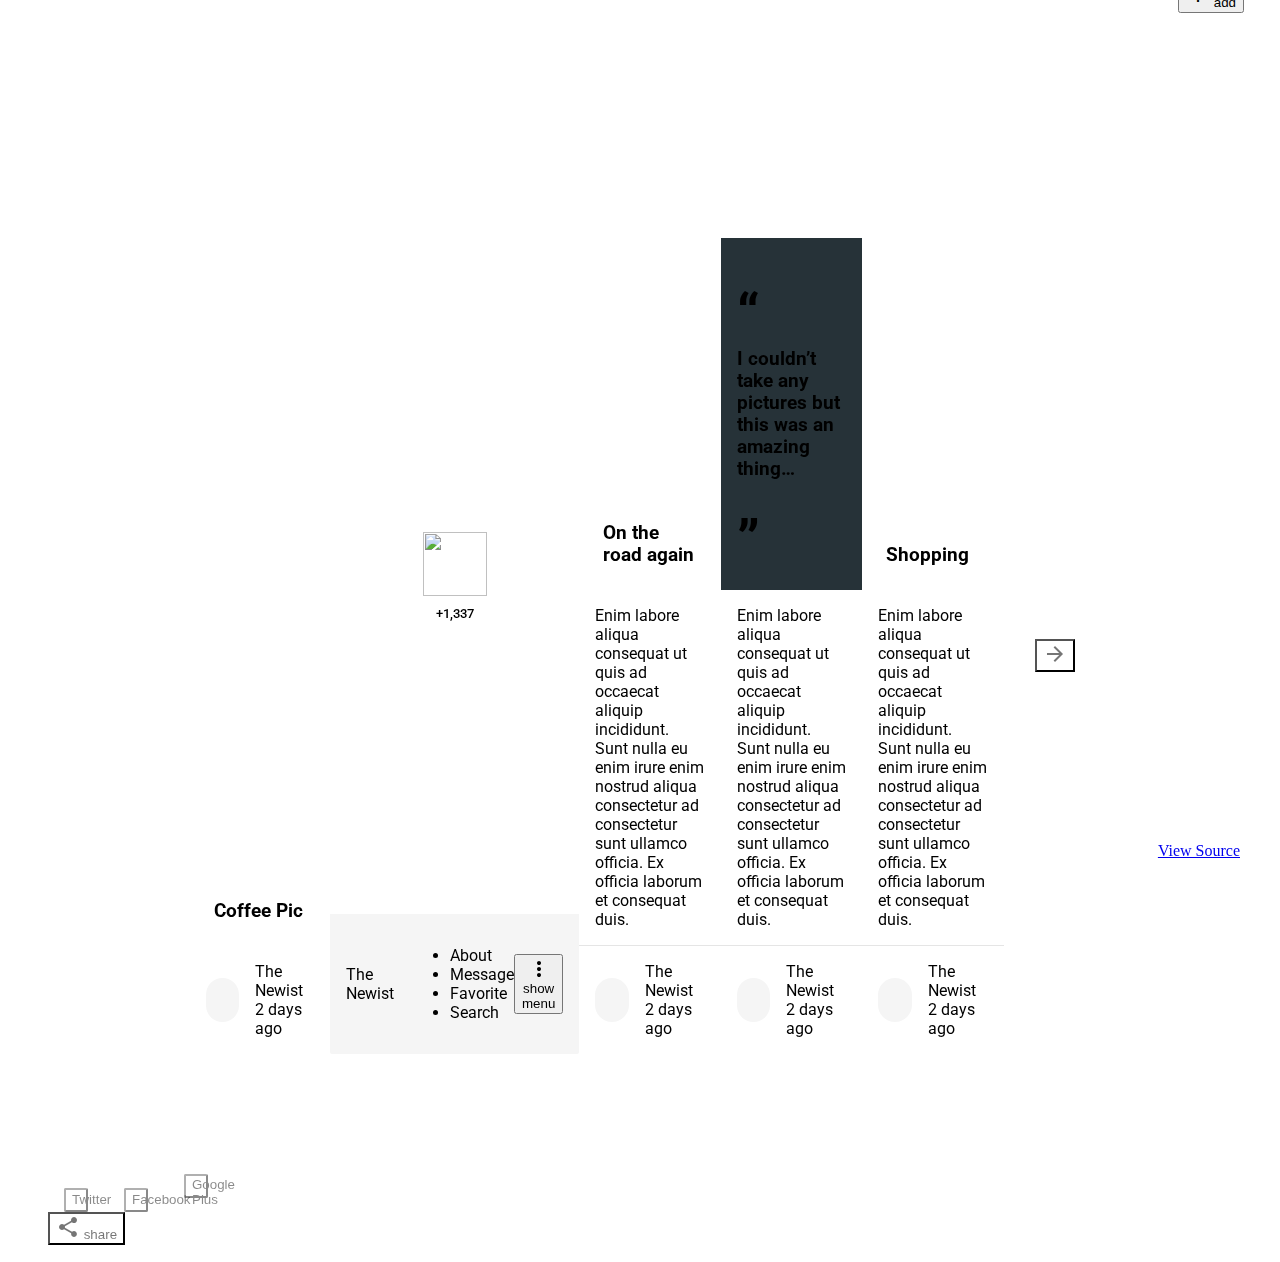
==== index.html @ 7b6a3ff5 "Add files via upload" ====
<!doctype html>
<!--<br>
  David Turner
  Material Design Lite
  Copyright 2015 Google Inc. All rights reserved.

  Licensed under the Apache License, Version 2.0 (the "License");
  you may not use this file except in compliance with the License.
  You may obtain a copy of the License at

      https://www.apache.org/licenses/LICENSE-2.0
-->
<html lang="en">
  <head>
    <meta charset="utf-8">
    <meta http-equiv="X-UA-Compatible" content="IE=edge">
    <meta name="description" content="David Turner- from Android and IOS apps to front end Java and JSTL through to the back end APIs and servers">
    <meta name="viewport" content="width=device-width, initial-scale=1.0, minimum-scale=1.0">
    <title>A Sample of David Turner's Portfolio</title>

    <!-- Homescreen for Chrome on Android -->
    <meta name="mobile-web-app-capable" content="yes">
    <link rel="icon" sizes="192x192" href="images/android-desktop.png">

    <!-- Homescreen for Safari on iOS if you're reading this :-)-->
    <meta name="apple-mobile-web-app-capable" content="yes">
    <meta name="apple-mobile-web-app-status-bar-style" content="black">
    <meta name="apple-mobile-web-app-title" content="Material Design Lite">
    <link rel="apple-touch-icon-precomposed" href="images/ios-desktop.png">

    <!-- Tile icon for Win8 (144x144 + tile colour) -->
    <meta name="msapplication-TileImage" content="images/touch/ms-touch-icon-144x144-precomposed.png">
    <meta name="msapplication-TileColor" content="#3372DF">

    <link rel="shortcut icon" href="images/favicon.png">

    <!-- SEO: If your mobile URL is different from the desktop URL, add a canonical link to the desktop page https://developers.google.com/webmasters/smartphone-sites/feature-phones -->
    <!--
    <link rel="canonical" href="http://www.example.com/">
    -->

    <link rel="stylesheet" href="https://fonts.googleapis.com/css?family=Roboto:regular,bold,italic,thin,light,bolditalic,black,medium&amp;lang=en">
    <link rel="stylesheet" href="https://fonts.googleapis.com/icon?family=Material+Icons">
    <link rel="stylesheet" href="https://code.getmdl.io/1.3.0/material.grey-orange.min.css">
    <link rel="stylesheet" href="styles.css">
    <style>
    #view-source {
      position: fixed;
      display: block;
      right: 0;
      bottom: 0;
      margin-right: 40px;
      margin-bottom: 40px;
      z-index: 900;
    }
    </style>
  </head>
  <body>
    <div class="demo-blog mdl-layout mdl-js-layout has-drawer is-upgraded">
      <main class="mdl-layout__content">
        <div class="demo-blog__posts mdl-grid">
          <div class="mdl-card coffee-pic mdl-cell mdl-cell--8-col">
            <div class="mdl-card__media mdl-color-text--grey-50">
              <h3><a href="entry.html">Coffee Pic</a></h3>
            </div>
            <div class="mdl-card__supporting-text meta mdl-color-text--grey-600">
              <div class="minilogo"></div>
              <div>
                <strong>The Newist</strong>
                <span>2 days ago</span>
              </div>
            </div>
          </div>
          <div class="mdl-card something-else mdl-cell mdl-cell--8-col mdl-cell--4-col-desktop">
            <button class="mdl-button mdl-js-ripple-effect mdl-js-button mdl-button--fab mdl-color--accent">
              <i class="material-icons mdl-color-text--white" role="presentation">add</i>
              <span class="visuallyhidden">add</span>
            </button>
            <div class="mdl-card__media mdl-color--white mdl-color-text--grey-600">
              <img src="images/logo.png">
              +1,337
            </div>
            <div class="mdl-card__supporting-text meta meta--fill mdl-color-text--grey-600">
              <div>
                <strong>The Newist</strong>
              </div>
              <ul class="mdl-menu mdl-js-menu mdl-menu--bottom-right mdl-js-ripple-effect" for="menubtn">
                <li class="mdl-menu__item">About</li>
                <li class="mdl-menu__item">Message</li>
                <li class="mdl-menu__item">Favorite</li>
                <li class="mdl-menu__item">Search</li>
              </ul>
              <button id="menubtn" class="mdl-button mdl-js-button mdl-js-ripple-effect mdl-button--icon">
                <i class="material-icons" role="presentation">more_vert</i>
                <span class="visuallyhidden">show menu</span>
              </button>
            </div>
          </div>
          <div class="mdl-card on-the-road-again mdl-cell mdl-cell--12-col">
            <div class="mdl-card__media mdl-color-text--grey-50">
              <h3><a href="entry.html">On the road again</a></h3>
            </div>
            <div class="mdl-color-text--grey-600 mdl-card__supporting-text">
              Enim labore aliqua consequat ut quis ad occaecat aliquip incididunt. Sunt nulla eu enim irure enim nostrud aliqua consectetur ad consectetur sunt ullamco officia. Ex officia laborum et consequat duis.
            </div>
            <div class="mdl-card__supporting-text meta mdl-color-text--grey-600">
              <div class="minilogo"></div>
              <div>
                <strong>The Newist</strong>
                <span>2 days ago</span>
              </div>
            </div>
          </div>
          <div class="mdl-card amazing mdl-cell mdl-cell--12-col">
            <div class="mdl-card__title mdl-color-text--grey-50">
              <h3 class="quote"><a href="entry.html">I couldn’t take any pictures but this was an amazing thing…</a></h3>
            </div>
            <div class="mdl-card__supporting-text mdl-color-text--grey-600">
              Enim labore aliqua consequat ut quis ad occaecat aliquip incididunt. Sunt nulla eu enim irure enim nostrud aliqua consectetur ad consectetur sunt ullamco officia. Ex officia laborum et consequat duis.
            </div>
            <div class="mdl-card__supporting-text meta mdl-color-text--grey-600">
              <div class="minilogo"></div>
              <div>
                <strong>The Newist</strong>
                <span>2 days ago</span>
              </div>
            </div>
          </div>
          <div class="mdl-card shopping mdl-cell mdl-cell--12-col">
            <div class="mdl-card__media mdl-color-text--grey-50">
              <h3><a href="entry.html">Shopping</a></h3>
            </div>
            <div class="mdl-card__supporting-text mdl-color-text--grey-600">
              Enim labore aliqua consequat ut quis ad occaecat aliquip incididunt. Sunt nulla eu enim irure enim nostrud aliqua consectetur ad consectetur sunt ullamco officia. Ex officia laborum et consequat duis.
            </div>
            <div class="mdl-card__supporting-text meta mdl-color-text--grey-600">
              <div class="minilogo"></div>
              <div>
                <strong>The Newist</strong>
                <span>2 days ago</span>
              </div>
            </div>
          </div>
          <nav class="demo-nav mdl-cell mdl-cell--12-col">
            <div class="section-spacer"></div>
            <a href="entry.html" class="demo-nav__button" title="show more">
              More
              <button class="mdl-button mdl-js-button mdl-js-ripple-effect mdl-button--icon">
                <i class="material-icons" role="presentation">arrow_forward</i>
              </button>
            </a>
          </nav>
        </div>
        <footer class="mdl-mini-footer">
          <div class="mdl-mini-footer--left-section">
            <button class="mdl-mini-footer--social-btn social-btn social-btn__twitter">
              <span class="visuallyhidden">Twitter</span>
            </button>
            <button class="mdl-mini-footer--social-btn social-btn social-btn__blogger">
              <span class="visuallyhidden">Facebook</span>
            </button>
            <button class="mdl-mini-footer--social-btn social-btn social-btn__gplus">
              <span class="visuallyhidden">Google Plus</span>
            </button>
          </div>
          <div class="mdl-mini-footer--right-section">
            <button class="mdl-mini-footer--social-btn social-btn__share">
              <i class="material-icons" role="presentation">share</i>
              <span class="visuallyhidden">share</span>
            </button>
          </div>
        </footer>
      </main>
      <div class="mdl-layout__obfuscator"></div>
    </div>
    <a href="https://github.com/google/material-design-lite/blob/mdl-1.x/templates/blog/" target="_blank" id="view-source" class="mdl-button mdl-js-button mdl-button--raised mdl-js-ripple-effect mdl-color--accent mdl-color-text--white">View Source</a>
    <script src="https://code.getmdl.io/1.3.0/material.min.js"></script>
  </body>
  <script>
    Array.prototype.forEach.call(document.querySelectorAll('.mdl-card__media'), function(el) {
      var link = el.querySelector('a');
      if(!link) {
        return;
      }
      var target = link.getAttribute('href');
      if(!target) {
        return;
      }
      el.addEventListener('click', function() {
        location.href = target;
      });
    });
  </script>
</html>
---- styles.css ----
body::before {
    background-size: cover;
    background-attachment: fixed;
    content: '';
    will-change: transform;
    z-index: -1;
    left: 0;
    right: 0;
    bottom: 0;
    top: 0;
    position: fixed;
}
@media (max-width: 512px)  and (-webkit-min-device-pixel-ratio: 1.5),
       (max-width: 512px)  and (min-resolution: 1.5dppx),
       (max-width: 1024px) and (-webkit-max-device-pixel-ratio: 1.5),
       (max-width: 1024px) and (max-resolution: 1.5dppx) {
  body::before {
    background-image: url('images/bg_1024.jpg');
  }
}
@media (min-width: 513px)  and (max-width: 1024px) and (-webkit-min-device-pixel-ratio: 1.5),
       (min-width: 513px)  and (max-width: 1024px) and (min-resolution: 1.5dppx),
       (min-width: 1025px) and (max-width: 2048px) and (-webkit-max-device-pixel-ratio: 1.5),
       (min-width: 1025px) and (max-width: 2048px) and (max-resolution: 1.5dppx)  {
  body::before {
    background-image: url('images/bg_2048.jpg');
  }
}
@media (min-width: 1025px) and (-webkit-min-device-pixel-ratio: 1.5),
       (min-width: 1025px) and (min-resolution: 1.5dppx),
       (min-width: 2049px) and (-webkit-max-device-pixel-ratio: 1.5),
       (min-width: 2049px) and (max-resolution: 1.5dppx) {
  body::before {
    background-image: url('images/bg_2880.jpg');
  }
}
body .demo-blog {
  font-family: 'Roboto', 'Helvetica', sans-serif;
}

.demo-blog .demo-blog__posts {
  max-width: 900px;
  padding: 0;
  display: -webkit-flex;
  display: -ms-flexbox;
  display: flex;
  width: 100%;
  margin: 0 auto;
  -webkit-flex-shrink: 0;
      -ms-flex-negative: 0;
          flex-shrink: 0;
}

.demo-blog.mdl-layout .mdl-layout__content {
  padding-top: 230px;
  position: relative;
  -webkit-overflow-scrolling: touch;
}
.demo-blog .mdl-card {
  display: -webkit-flex;
  display: -ms-flexbox;
  display: flex;
  -webkit-flex-direction: column;
      -ms-flex-direction: column;
          flex-direction: column;
  -webkit-align-items: stretch;
      -ms-flex-align: stretch;
          align-items: stretch;
  min-height: 360px;
}
.demo-blog .mdl-card__title {
  padding: 16px;
  -webkit-flex-grow: 1;
      -ms-flex-positive: 1;
          flex-grow: 1;
}
.demo-blog .mdl-card__media {
  box-sizing: border-box;
  background-size: cover;
  padding: 24px;
  display: -webkit-flex;
  display: -ms-flexbox;
  display: flex;
  -webkit-flex-grow: 1;
      -ms-flex-positive: 1;
          flex-grow: 1;
  -webkit-flex-direction: row;
      -ms-flex-direction: row;
          flex-direction: row;
  -webkit-align-items: flex-end;
      -ms-flex-align: end;
          align-items: flex-end;
  cursor: pointer;
}
.demo-blog .mdl-card__media a,
.demo-blog .mdl-card__title a {
  color: inherit;
}
.demo-blog .mdl-card__supporting-text {
  width: 100%;
  padding: 16px;
  min-height: 64px;
  display: -webkit-flex;
  display: -ms-flexbox;
  display: flex;
  -webkit-align-items: center;
      -ms-flex-align: center;
          align-items: center;
}
.demo-blog .mdl-card__supporting-text strong {
  font-weight: 400;
}
.demo-blog .mdl-card__media ~ .mdl-card__supporting-text {
  min-height: 64px;
}
.demo-blog .mdl-card__supporting-text:not(:last-child) {
  box-sizing: border-box;
  min-height: 76px;
}
.demo-blog:not(.demo-blog--blogpost) .mdl-card__supporting-text ~ .mdl-card__supporting-text {
  border-top: 1px solid rgba(0,0,0,0.1);
}

.demo-blog .mdl-card__actions:first-child {
  margin-left: 0;
}
.demo-blog .meta {
  box-sizing: border-box;
  padding: 16px;
  display: -webkit-flex;
  display: -ms-flexbox;
  display: flex;
  -webkit-flex-direction: row;
      -ms-flex-direction: row;
          flex-direction: row;
  -webkit-align-items: center;
      -ms-flex-align: center;
          align-items: center;
  -webkit-justify-content: flex-start;
      -ms-flex-pack: start;
          justify-content: flex-start;
  height: auto;
}
.demo-blog .meta > .meta__favorites{
  -webkit-flex-direction: row;
      -ms-flex-direction: row;
          flex-direction: row;
  margin: 0 8px;
  font-size: 13px;
  font-weight: 500;
}
.demo-blog .meta > .meta__favorites .material-icons {
  font-size: 2em;
  cursor: pointer;
  margin-left: 12px;
}
.demo-blog .mdl-card .meta.meta--fill {
  -webkit-justify-content: space-between;
      -ms-flex-pack: justify;
          justify-content: space-between;
}
.demo-blog .meta > *:first-child {
  margin-right: 16px;
}
.demo-blog .meta > * {
  display: -webkit-flex;
  display: -ms-flexbox;
  display: flex;
  -webkit-flex-direction: column;
      -ms-flex-direction: column;
          flex-direction: column;
}
.demo-blog.is-small-screen .demo-blog__posts > .mdl-card.coffee-pic {
  -webkit-order: 0;
      -ms-flex-order: 0;
          order: 0;
}
.demo-blog.is-small-screen .demo-blog__posts > .mdl-card.something-else {
  -webkit-order: -1;
      -ms-flex-order: -1;
          order: -1;
}
.demo-blog .coffee-pic .mdl-card__media {
  background-image: url('images/coffee.jpg');
}
.demo-blog .something-else .mdl-card__media {
  display: -webkit-flex;
  display: -ms-flexbox;
  display: flex;
  -webkit-flex-direction: column;
      -ms-flex-direction: column;
          flex-direction: column;
  -webkit-justify-content: center;
      -ms-flex-pack: center;
          justify-content: center;
  -webkit-align-items: center;
      -ms-flex-align: center;
          align-items: center;
}
.demo-blog .something-else > button {
  position: absolute;
  top: 0;
  right: 28px;
  -webkit-transform: translate(0px, -28px);
          transform: translate(0px, -28px);
}
.demo-blog .something-else .mdl-card__media {
  font-size: 13px;
  font-weight: 500;
  border-top-left-radius: 2px;
  border-top-right-radius: 2px;
}
.demo-blog .something-else .mdl-card__media img {
  width: 64px;
  height: 64px;
  margin-bottom: 10px;
}
.demo-blog .something-else .mdl-card__supporting-text {
  background-color: #F5F5F5;
  border-bottom-left-radius: 2px;
  border-bottom-right-radius: 2px;
}
.demo-blog .on-the-road-again .mdl-card__media {
  background-image: url('images/road.jpg');
}
.demo-blog .shopping .mdl-card__media {
  background-image: url('images/shopping.jpg');
}
.demo-blog .demo-blog__posts > .demo-nav {
  margin: 12px 15px;
  display: -webkit-flex;
  display: -ms-flexbox;
  display: flex;
  -webkit-flex-direction: row;
      -ms-flex-direction: row;
          flex-direction: row;
  -webkit-justify-content: space-between;
      -ms-flex-pack: justify;
          justify-content: space-between;
  -webkit-align-items: center;
      -ms-flex-align: center;
          align-items: center;
  color: white;
  font-weight: 500;
}
.demo-blog .demo-blog__posts > .demo-nav > .demo-nav__button {
  color: white;
  text-decoration: none;
}
.demo-blog .demo-blog__posts > .demo-nav .mdl-button {
  color: rgba(0,0,0,0.54);
  background-color: white;
}
.demo-blog .demo-blog__posts > .demo-nav > .demo-nav__button:first-child .mdl-button {
  margin-right: 16px;
}
.demo-blog .demo-blog__posts > .demo-nav > .demo-nav__button:last-child .mdl-button {
  margin-left: 16px;
}
.demo-blog .mdl-card > a {
  color: inherit;
  text-decoration: none;
  font-weight: inherit;
}
.demo-blog .mdl-card h3 {
  margin: 0;
}
.demo-blog .mdl-card h3 a {
  text-decoration: none;
}
.demo-blog .mdl-card h3.quote:before, .demo-blog .mdl-card h3.quote:after {
  display: block;
  font-size: 3em;
  margin-top: 0.5em;
}
.demo-blog .mdl-card h3.quote:before {
  content: '“';
}
.demo-blog .mdl-card h3.quote:after {
  content: '”';
}
.demo-blog--blogpost .custom-header {
  background-color: transparent;
}
.demo-blog--blogpost .demo-blog__posts > .mdl-card .mdl-card__media {
  background-image: url('images/road_big.jpg');
  height: 280px;
}
.demo-blog--blogpost .comments {
  background-color: #EEE;
}
.demo-blog--blogpost .meta > * {
  -webkit-align-items: center;
      -ms-flex-align: center;
          align-items: center;
}
.demo-blog--blogpost .meta + .mdl-card__supporting-text {
  border: 0;
  display: -webkit-flex;
  display: -ms-flexbox;
  display: flex;
  -webkit-flex-direction: column;
      -ms-flex-direction: column;
          flex-direction: column;
}
.demo-blog--blogpost .meta + .mdl-card__supporting-text p {
  max-width: 512px;
  margin: 16px auto;
  font-size: 16px;
  line-height: 28px;
}

.demo-blog--blogpost .comments {
  display: -webkit-flex;
  display: -ms-flexbox;
  display: flex;
  -webkit-flex-direction: column;
      -ms-flex-direction: column;
          flex-direction: column;
  -webkit-justify-content: flex-start;
      -ms-flex-pack: start;
          justify-content: flex-start;
  -webkit-align-items: stretch;
      -ms-flex-align: stretch;
          align-items: stretch;
  padding: 32px;
  box-sizing: border-box;
}
.demo-blog--blogpost .comments > form {
  display: -webkit-flex;
  display: -ms-flexbox;
  display: flex;
  -webkit-flex-direction: row;
      -ms-flex-direction: row;
          flex-direction: row;
  margin-bottom: 16px;
}
.demo-blog--blogpost .comments > form .mdl-textfield {
  -webkit-flex-grow: 1;
      -ms-flex-positive: 1;
          flex-grow: 1;
  margin-right: 16px;
  color: rgb(97, 97, 97);
}
/* Workaround for Firefox.
 * User agent stylesheet kept overwriting the font in FF only.
 */
.demo-blog--blogpost .comments > form .mdl-textfield .mdl-textfield__input {
  font-family: 'Roboto', 'Helvetica', sans-serif;
}
.demo-blog--blogpost .comments > form .mdl-textfield input,
.demo-blog--blogpost .comments > form .mdl-textfield textarea {
  resize: none;
}
.demo-blog--blogpost .comments > form button {
  margin-top: 20px;
  background-color: rgba(0, 0, 0, 0.24);
  color: white;
}
.demo-blog--blogpost .comments .comment {
  display: -webkit-flex;
  display: -ms-flexbox;
  display: flex;
  -webkit-flex-direction: column;
      -ms-flex-direction: column;
          flex-direction: column;
  -webkit-align-items: stretch;
      -ms-flex-align: stretch;
          align-items: stretch;
}
.demo-blog--blogpost .comments .comment > .comment__header {
  display: -webkit-flex;
  display: -ms-flexbox;
  display: flex;
  -webkit-flex-direction: row;
      -ms-flex-direction: row;
          flex-direction: row;
  -webkit-align-items: center;
      -ms-flex-align: center;
          align-items: center;
  margin-bottom: 16px;
}
.demo-blog--blogpost .comments .comment > .comment__header > .comment__avatar {
  width: 48px;
  height: 48px;
  border-radius: 24px;
  margin-right: 16px;
}
.demo-blog--blogpost .comments .comment > .comment__header > .comment__author {
  -webkit-flex-grow: 1;
      -ms-flex-positive: 1;
          flex-grow: 1;
  display: -webkit-flex;
  display: -ms-flexbox;
  display: flex;
  -webkit-flex-direction: column;
      -ms-flex-direction: column;
          flex-direction: column;
}
.demo-blog--blogpost .comments .comment > .comment__text {
  line-height: 1.5em;
}
.demo-blog--blogpost .comments .comment > .comment__actions {
  display: -webkit-flex;
  display: -ms-flexbox;
  display: flex;
  -webkit-flex-direction: row;
      -ms-flex-direction: row;
          flex-direction: row;
  -webkit-justify-content: flex-start;
      -ms-flex-pack: start;
          justify-content: flex-start;
  -webkit-align-items: center;
      -ms-flex-align: center;
          align-items: center;
  font-size: 0.8em;
  margin-top: 16px;
}
.demo-blog--blogpost .comments .comment > .comment__actions button {
  margin-right: 16px;
  color: rgba(0, 0, 0, 0.24);
}
.demo-blog--blogpost .comments .comment > .comment__answers {
  padding-top: 32px;
  padding-left: 48px;
}

.demo-blog--blogpost .demo-back {
  position: absolute;
  top: 16px;
  left: 16px;
  color: white;
  z-index: 9999;
}
.demo-blog .section-spacer {
  -webkit-flex-grow: 1;
      -ms-flex-positive: 1;
          flex-grow: 1;
}
.demo-blog .something-else {
  overflow: visible;
  z-index: 10;
}
.demo-blog .amazing .mdl-card__title {
  background-color: #263238;
}
.demo-blog .minilogo {
  width: 44px;
  height: 44px;
  background-image: url('images/avatar.png');
  background-position: center;
  background-repeat: no-repeat;
  background-size: 50%;
  border-radius: 22px;
  background-color: #F5F5F5;
}

/* Fixes for IE 10 */
.mdl-grid {
  display: -webkit-flex !important;
  display: -ms-flexbox !important;
  display: flex !important;
}

.social-btn {
  background-position: center;
  background-size: contain;
  background-repeat: no-repeat;
  background-color: transparent;
  margin: 0 16px;
  width: 24px;
  height: 24px;
  cursor: pointer;
  opacity: 0.46;
  border-radius: 2px;
}
.social-btn__twitter {
  background-image: url('https://www.gstatic.com/images/icons/material/system/2x/post_twitter_black_24dp.png');
}
.social-btn__blogger {
  background-image: url('https://www.gstatic.com/images/icons/material/system/2x/post_facebook_black_24dp.png');
}
.social-btn__gplus {
  background-image: url('https://www.gstatic.com/images/icons/material/system/2x/post_gplus_black_24dp.png');
}
.social-btn__share {
  color: rgba(0, 0, 0, 0.54);
  background: transparent;
}

.demo-blog .mdl-mini-footer {
  margin-top: 80px;
  height: 120px;
  padding: 40px;
  -webkit-align-items: center;
      -ms-flex-align: center;
          align-items: center;
  background-color: white;
  box-sizing: border-box;
}
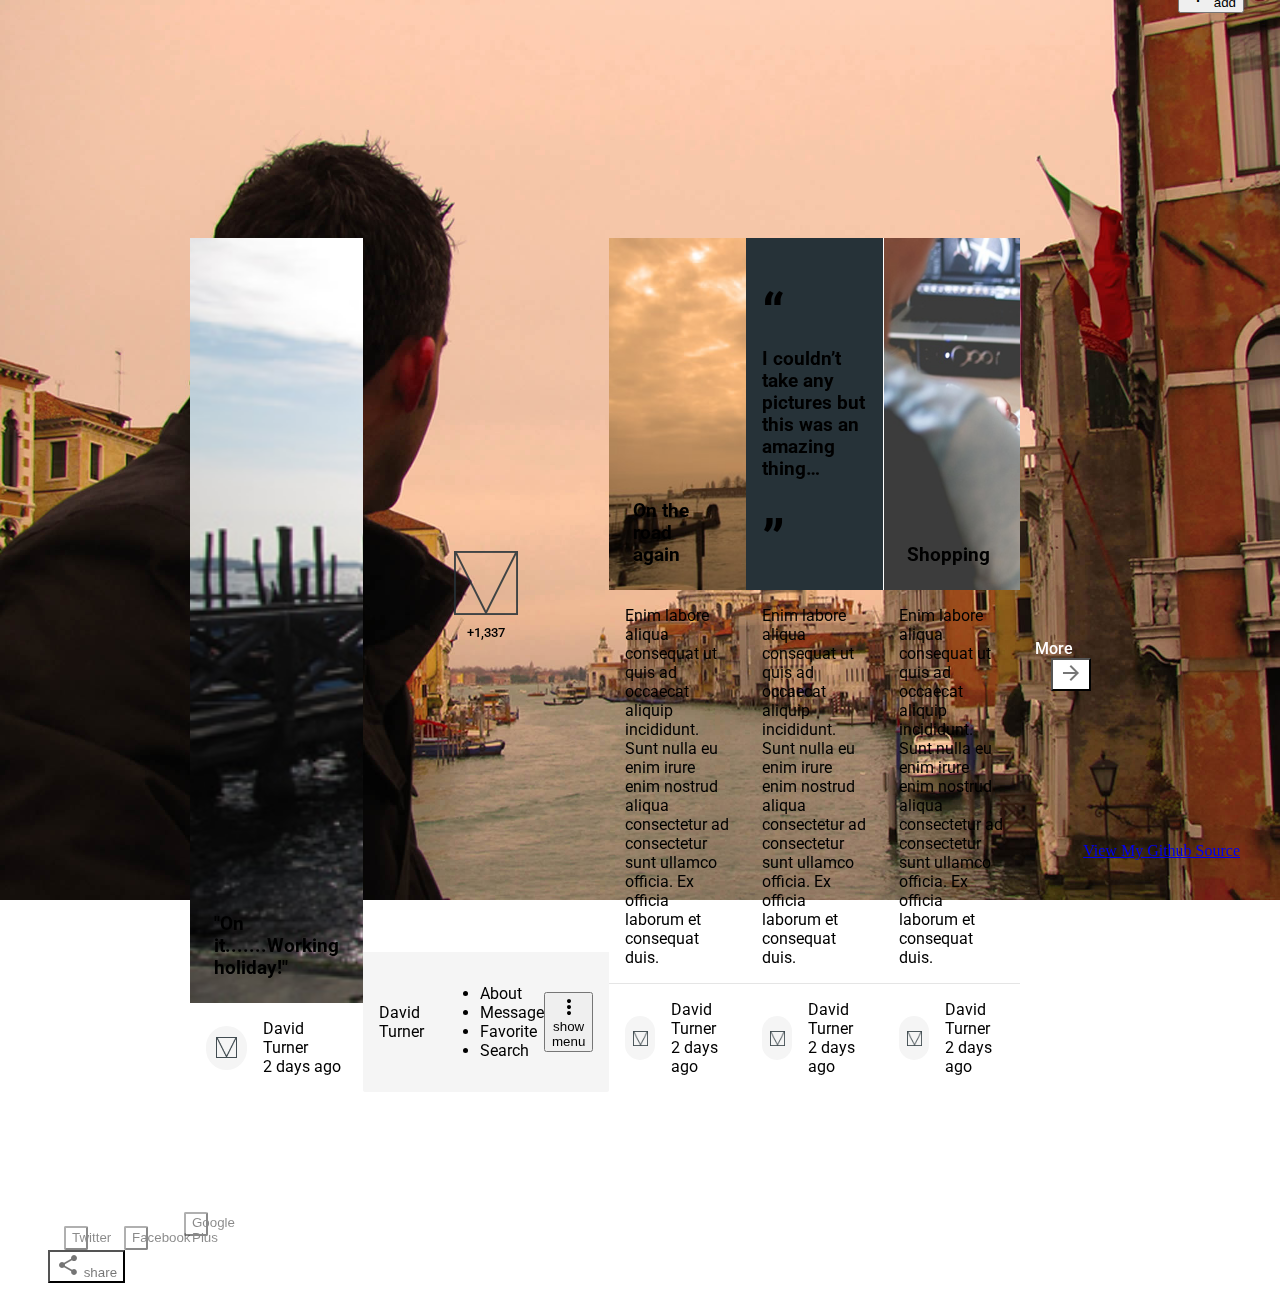
==== commit 92cd7c83: "Add files via upload" ====
--- a/index.html
+++ b/index.html
@@ -61,12 +61,12 @@
         <div class="demo-blog__posts mdl-grid">
           <div class="mdl-card coffee-pic mdl-cell mdl-cell--8-col">
             <div class="mdl-card__media mdl-color-text--grey-50">
-              <h3><a href="entry.html">Coffee Pic</a></h3>
+              <h3><a href="entry.html">"On it.......Working holiday!"</a></h3>
             </div>
             <div class="mdl-card__supporting-text meta mdl-color-text--grey-600">
               <div class="minilogo"></div>
               <div>
-                <strong>The Newist</strong>
+                <strong>David Turner</strong>
                 <span>2 days ago</span>
               </div>
             </div>
@@ -82,7 +82,7 @@
             </div>
             <div class="mdl-card__supporting-text meta meta--fill mdl-color-text--grey-600">
               <div>
-                <strong>The Newist</strong>
+                <strong>David Turner</strong>
               </div>
               <ul class="mdl-menu mdl-js-menu mdl-menu--bottom-right mdl-js-ripple-effect" for="menubtn">
                 <li class="mdl-menu__item">About</li>
@@ -106,7 +106,7 @@
             <div class="mdl-card__supporting-text meta mdl-color-text--grey-600">
               <div class="minilogo"></div>
               <div>
-                <strong>The Newist</strong>
+                <strong>David Turner</strong>
                 <span>2 days ago</span>
               </div>
             </div>
@@ -121,7 +121,7 @@
             <div class="mdl-card__supporting-text meta mdl-color-text--grey-600">
               <div class="minilogo"></div>
               <div>
-                <strong>The Newist</strong>
+                <strong>David Turner</strong>
                 <span>2 days ago</span>
               </div>
             </div>
@@ -136,7 +136,7 @@
             <div class="mdl-card__supporting-text meta mdl-color-text--grey-600">
               <div class="minilogo"></div>
               <div>
-                <strong>The Newist</strong>
+                <strong>David Turner</strong>
                 <span>2 days ago</span>
               </div>
             </div>
@@ -173,7 +173,7 @@
       </main>
       <div class="mdl-layout__obfuscator"></div>
     </div>
-    <a href="https://github.com/google/material-design-lite/blob/mdl-1.x/templates/blog/" target="_blank" id="view-source" class="mdl-button mdl-js-button mdl-button--raised mdl-js-ripple-effect mdl-color--accent mdl-color-text--white">View Source</a>
+    <a href="https://github.com/DavidTurnerFS/blog/" target="_blank" id="view-source" class="mdl-button mdl-js-button mdl-button--raised mdl-js-ripple-effect mdl-color--accent mdl-color-text--white">View My Github Source</a>
     <script src="https://code.getmdl.io/1.3.0/material.min.js"></script>
   </body>
   <script>
--- a/styles.css
+++ b/styles.css
@@ -1,500 +1,491 @@
-body::before {
-    background-size: cover;
-    background-attachment: fixed;
-    content: '';
-    will-change: transform;
-    z-index: -1;
-    left: 0;
-    right: 0;
-    bottom: 0;
-    top: 0;
-    position: fixed;
-}
-@media (max-width: 512px)  and (-webkit-min-device-pixel-ratio: 1.5),
-       (max-width: 512px)  and (min-resolution: 1.5dppx),
-       (max-width: 1024px) and (-webkit-max-device-pixel-ratio: 1.5),
-       (max-width: 1024px) and (max-resolution: 1.5dppx) {
-  body::before {
-    background-image: url('images/bg_1024.jpg');
-  }
-}
-@media (min-width: 513px)  and (max-width: 1024px) and (-webkit-min-device-pixel-ratio: 1.5),
-       (min-width: 513px)  and (max-width: 1024px) and (min-resolution: 1.5dppx),
-       (min-width: 1025px) and (max-width: 2048px) and (-webkit-max-device-pixel-ratio: 1.5),
-       (min-width: 1025px) and (max-width: 2048px) and (max-resolution: 1.5dppx)  {
-  body::before {
-    background-image: url('images/bg_2048.jpg');
-  }
-}
-@media (min-width: 1025px) and (-webkit-min-device-pixel-ratio: 1.5),
-       (min-width: 1025px) and (min-resolution: 1.5dppx),
-       (min-width: 2049px) and (-webkit-max-device-pixel-ratio: 1.5),
-       (min-width: 2049px) and (max-resolution: 1.5dppx) {
-  body::before {
-    background-image: url('images/bg_2880.jpg');
-  }
-}
-body .demo-blog {
-  font-family: 'Roboto', 'Helvetica', sans-serif;
-}
-
-.demo-blog .demo-blog__posts {
-  max-width: 900px;
-  padding: 0;
-  display: -webkit-flex;
-  display: -ms-flexbox;
-  display: flex;
-  width: 100%;
-  margin: 0 auto;
-  -webkit-flex-shrink: 0;
-      -ms-flex-negative: 0;
-          flex-shrink: 0;
-}
-
-.demo-blog.mdl-layout .mdl-layout__content {
-  padding-top: 230px;
-  position: relative;
-  -webkit-overflow-scrolling: touch;
-}
-.demo-blog .mdl-card {
-  display: -webkit-flex;
-  display: -ms-flexbox;
-  display: flex;
-  -webkit-flex-direction: column;
-      -ms-flex-direction: column;
-          flex-direction: column;
-  -webkit-align-items: stretch;
-      -ms-flex-align: stretch;
-          align-items: stretch;
-  min-height: 360px;
-}
-.demo-blog .mdl-card__title {
-  padding: 16px;
-  -webkit-flex-grow: 1;
-      -ms-flex-positive: 1;
-          flex-grow: 1;
-}
-.demo-blog .mdl-card__media {
-  box-sizing: border-box;
-  background-size: cover;
-  padding: 24px;
-  display: -webkit-flex;
-  display: -ms-flexbox;
-  display: flex;
-  -webkit-flex-grow: 1;
-      -ms-flex-positive: 1;
-          flex-grow: 1;
-  -webkit-flex-direction: row;
-      -ms-flex-direction: row;
-          flex-direction: row;
-  -webkit-align-items: flex-end;
-      -ms-flex-align: end;
-          align-items: flex-end;
-  cursor: pointer;
-}
-.demo-blog .mdl-card__media a,
-.demo-blog .mdl-card__title a {
-  color: inherit;
-}
-.demo-blog .mdl-card__supporting-text {
-  width: 100%;
-  padding: 16px;
-  min-height: 64px;
-  display: -webkit-flex;
-  display: -ms-flexbox;
-  display: flex;
-  -webkit-align-items: center;
-      -ms-flex-align: center;
-          align-items: center;
-}
-.demo-blog .mdl-card__supporting-text strong {
-  font-weight: 400;
-}
-.demo-blog .mdl-card__media ~ .mdl-card__supporting-text {
-  min-height: 64px;
-}
-.demo-blog .mdl-card__supporting-text:not(:last-child) {
-  box-sizing: border-box;
-  min-height: 76px;
-}
-.demo-blog:not(.demo-blog--blogpost) .mdl-card__supporting-text ~ .mdl-card__supporting-text {
-  border-top: 1px solid rgba(0,0,0,0.1);
-}
-
-.demo-blog .mdl-card__actions:first-child {
-  margin-left: 0;
-}
-.demo-blog .meta {
-  box-sizing: border-box;
-  padding: 16px;
-  display: -webkit-flex;
-  display: -ms-flexbox;
-  display: flex;
-  -webkit-flex-direction: row;
-      -ms-flex-direction: row;
-          flex-direction: row;
-  -webkit-align-items: center;
-      -ms-flex-align: center;
-          align-items: center;
-  -webkit-justify-content: flex-start;
-      -ms-flex-pack: start;
-          justify-content: flex-start;
-  height: auto;
-}
-.demo-blog .meta > .meta__favorites{
-  -webkit-flex-direction: row;
-      -ms-flex-direction: row;
-          flex-direction: row;
-  margin: 0 8px;
-  font-size: 13px;
-  font-weight: 500;
-}
-.demo-blog .meta > .meta__favorites .material-icons {
-  font-size: 2em;
-  cursor: pointer;
-  margin-left: 12px;
-}
-.demo-blog .mdl-card .meta.meta--fill {
-  -webkit-justify-content: space-between;
-      -ms-flex-pack: justify;
-          justify-content: space-between;
-}
-.demo-blog .meta > *:first-child {
-  margin-right: 16px;
-}
-.demo-blog .meta > * {
-  display: -webkit-flex;
-  display: -ms-flexbox;
-  display: flex;
-  -webkit-flex-direction: column;
-      -ms-flex-direction: column;
-          flex-direction: column;
-}
-.demo-blog.is-small-screen .demo-blog__posts > .mdl-card.coffee-pic {
-  -webkit-order: 0;
-      -ms-flex-order: 0;
-          order: 0;
-}
-.demo-blog.is-small-screen .demo-blog__posts > .mdl-card.something-else {
-  -webkit-order: -1;
-      -ms-flex-order: -1;
-          order: -1;
-}
-.demo-blog .coffee-pic .mdl-card__media {
-  background-image: url('images/coffee.jpg');
-}
-.demo-blog .something-else .mdl-card__media {
-  display: -webkit-flex;
-  display: -ms-flexbox;
-  display: flex;
-  -webkit-flex-direction: column;
-      -ms-flex-direction: column;
-          flex-direction: column;
-  -webkit-justify-content: center;
-      -ms-flex-pack: center;
-          justify-content: center;
-  -webkit-align-items: center;
-      -ms-flex-align: center;
-          align-items: center;
-}
-.demo-blog .something-else > button {
-  position: absolute;
-  top: 0;
-  right: 28px;
-  -webkit-transform: translate(0px, -28px);
-          transform: translate(0px, -28px);
-}
-.demo-blog .something-else .mdl-card__media {
-  font-size: 13px;
-  font-weight: 500;
-  border-top-left-radius: 2px;
-  border-top-right-radius: 2px;
-}
-.demo-blog .something-else .mdl-card__media img {
-  width: 64px;
-  height: 64px;
-  margin-bottom: 10px;
-}
-.demo-blog .something-else .mdl-card__supporting-text {
-  background-color: #F5F5F5;
-  border-bottom-left-radius: 2px;
-  border-bottom-right-radius: 2px;
-}
-.demo-blog .on-the-road-again .mdl-card__media {
-  background-image: url('images/road.jpg');
-}
-.demo-blog .shopping .mdl-card__media {
-  background-image: url('images/shopping.jpg');
-}
-.demo-blog .demo-blog__posts > .demo-nav {
-  margin: 12px 15px;
-  display: -webkit-flex;
-  display: -ms-flexbox;
-  display: flex;
-  -webkit-flex-direction: row;
-      -ms-flex-direction: row;
-          flex-direction: row;
-  -webkit-justify-content: space-between;
-      -ms-flex-pack: justify;
-          justify-content: space-between;
-  -webkit-align-items: center;
-      -ms-flex-align: center;
-          align-items: center;
-  color: white;
-  font-weight: 500;
-}
-.demo-blog .demo-blog__posts > .demo-nav > .demo-nav__button {
-  color: white;
-  text-decoration: none;
-}
-.demo-blog .demo-blog__posts > .demo-nav .mdl-button {
-  color: rgba(0,0,0,0.54);
-  background-color: white;
-}
-.demo-blog .demo-blog__posts > .demo-nav > .demo-nav__button:first-child .mdl-button {
-  margin-right: 16px;
-}
-.demo-blog .demo-blog__posts > .demo-nav > .demo-nav__button:last-child .mdl-button {
-  margin-left: 16px;
-}
-.demo-blog .mdl-card > a {
-  color: inherit;
-  text-decoration: none;
-  font-weight: inherit;
-}
-.demo-blog .mdl-card h3 {
-  margin: 0;
-}
-.demo-blog .mdl-card h3 a {
-  text-decoration: none;
-}
-.demo-blog .mdl-card h3.quote:before, .demo-blog .mdl-card h3.quote:after {
-  display: block;
-  font-size: 3em;
-  margin-top: 0.5em;
-}
-.demo-blog .mdl-card h3.quote:before {
-  content: '“';
-}
-.demo-blog .mdl-card h3.quote:after {
-  content: '”';
-}
-.demo-blog--blogpost .custom-header {
-  background-color: transparent;
-}
-.demo-blog--blogpost .demo-blog__posts > .mdl-card .mdl-card__media {
-  background-image: url('images/road_big.jpg');
-  height: 280px;
-}
-.demo-blog--blogpost .comments {
-  background-color: #EEE;
-}
-.demo-blog--blogpost .meta > * {
-  -webkit-align-items: center;
-      -ms-flex-align: center;
-          align-items: center;
-}
-.demo-blog--blogpost .meta + .mdl-card__supporting-text {
-  border: 0;
-  display: -webkit-flex;
-  display: -ms-flexbox;
-  display: flex;
-  -webkit-flex-direction: column;
-      -ms-flex-direction: column;
-          flex-direction: column;
-}
-.demo-blog--blogpost .meta + .mdl-card__supporting-text p {
-  max-width: 512px;
-  margin: 16px auto;
-  font-size: 16px;
-  line-height: 28px;
-}
-
-.demo-blog--blogpost .comments {
-  display: -webkit-flex;
-  display: -ms-flexbox;
-  display: flex;
-  -webkit-flex-direction: column;
-      -ms-flex-direction: column;
-          flex-direction: column;
-  -webkit-justify-content: flex-start;
-      -ms-flex-pack: start;
-          justify-content: flex-start;
-  -webkit-align-items: stretch;
-      -ms-flex-align: stretch;
-          align-items: stretch;
-  padding: 32px;
-  box-sizing: border-box;
-}
-.demo-blog--blogpost .comments > form {
-  display: -webkit-flex;
-  display: -ms-flexbox;
-  display: flex;
-  -webkit-flex-direction: row;
-      -ms-flex-direction: row;
-          flex-direction: row;
-  margin-bottom: 16px;
-}
-.demo-blog--blogpost .comments > form .mdl-textfield {
-  -webkit-flex-grow: 1;
-      -ms-flex-positive: 1;
-          flex-grow: 1;
-  margin-right: 16px;
-  color: rgb(97, 97, 97);
-}
-/* Workaround for Firefox.
- * User agent stylesheet kept overwriting the font in FF only.
- */
-.demo-blog--blogpost .comments > form .mdl-textfield .mdl-textfield__input {
-  font-family: 'Roboto', 'Helvetica', sans-serif;
-}
-.demo-blog--blogpost .comments > form .mdl-textfield input,
-.demo-blog--blogpost .comments > form .mdl-textfield textarea {
-  resize: none;
-}
-.demo-blog--blogpost .comments > form button {
-  margin-top: 20px;
-  background-color: rgba(0, 0, 0, 0.24);
-  color: white;
-}
-.demo-blog--blogpost .comments .comment {
-  display: -webkit-flex;
-  display: -ms-flexbox;
-  display: flex;
-  -webkit-flex-direction: column;
-      -ms-flex-direction: column;
-          flex-direction: column;
-  -webkit-align-items: stretch;
-      -ms-flex-align: stretch;
-          align-items: stretch;
-}
-.demo-blog--blogpost .comments .comment > .comment__header {
-  display: -webkit-flex;
-  display: -ms-flexbox;
-  display: flex;
-  -webkit-flex-direction: row;
-      -ms-flex-direction: row;
-          flex-direction: row;
-  -webkit-align-items: center;
-      -ms-flex-align: center;
-          align-items: center;
-  margin-bottom: 16px;
-}
-.demo-blog--blogpost .comments .comment > .comment__header > .comment__avatar {
-  width: 48px;
-  height: 48px;
-  border-radius: 24px;
-  margin-right: 16px;
-}
-.demo-blog--blogpost .comments .comment > .comment__header > .comment__author {
-  -webkit-flex-grow: 1;
-      -ms-flex-positive: 1;
-          flex-grow: 1;
-  display: -webkit-flex;
-  display: -ms-flexbox;
-  display: flex;
-  -webkit-flex-direction: column;
-      -ms-flex-direction: column;
-          flex-direction: column;
-}
-.demo-blog--blogpost .comments .comment > .comment__text {
-  line-height: 1.5em;
-}
-.demo-blog--blogpost .comments .comment > .comment__actions {
-  display: -webkit-flex;
-  display: -ms-flexbox;
-  display: flex;
-  -webkit-flex-direction: row;
-      -ms-flex-direction: row;
-          flex-direction: row;
-  -webkit-justify-content: flex-start;
-      -ms-flex-pack: start;
-          justify-content: flex-start;
-  -webkit-align-items: center;
-      -ms-flex-align: center;
-          align-items: center;
-  font-size: 0.8em;
-  margin-top: 16px;
-}
-.demo-blog--blogpost .comments .comment > .comment__actions button {
-  margin-right: 16px;
-  color: rgba(0, 0, 0, 0.24);
-}
-.demo-blog--blogpost .comments .comment > .comment__answers {
-  padding-top: 32px;
-  padding-left: 48px;
-}
-
-.demo-blog--blogpost .demo-back {
-  position: absolute;
-  top: 16px;
-  left: 16px;
-  color: white;
-  z-index: 9999;
-}
-.demo-blog .section-spacer {
-  -webkit-flex-grow: 1;
-      -ms-flex-positive: 1;
-          flex-grow: 1;
-}
-.demo-blog .something-else {
-  overflow: visible;
-  z-index: 10;
-}
-.demo-blog .amazing .mdl-card__title {
-  background-color: #263238;
-}
-.demo-blog .minilogo {
-  width: 44px;
-  height: 44px;
-  background-image: url('images/avatar.png');
-  background-position: center;
-  background-repeat: no-repeat;
-  background-size: 50%;
-  border-radius: 22px;
-  background-color: #F5F5F5;
-}
-
-/* Fixes for IE 10 */
-.mdl-grid {
-  display: -webkit-flex !important;
-  display: -ms-flexbox !important;
-  display: flex !important;
-}
-
-.social-btn {
-  background-position: center;
-  background-size: contain;
-  background-repeat: no-repeat;
-  background-color: transparent;
-  margin: 0 16px;
-  width: 24px;
-  height: 24px;
-  cursor: pointer;
-  opacity: 0.46;
-  border-radius: 2px;
-}
-.social-btn__twitter {
-  background-image: url('https://www.gstatic.com/images/icons/material/system/2x/post_twitter_black_24dp.png');
-}
-.social-btn__blogger {
-  background-image: url('https://www.gstatic.com/images/icons/material/system/2x/post_facebook_black_24dp.png');
-}
-.social-btn__gplus {
-  background-image: url('https://www.gstatic.com/images/icons/material/system/2x/post_gplus_black_24dp.png');
-}
-.social-btn__share {
-  color: rgba(0, 0, 0, 0.54);
-  background: transparent;
-}
-
-.demo-blog .mdl-mini-footer {
-  margin-top: 80px;
-  height: 120px;
-  padding: 40px;
-  -webkit-align-items: center;
-      -ms-flex-align: center;
-          align-items: center;
-  background-color: white;
-  box-sizing: border-box;
-}
+body::before {
+    background-size: cover;
+    background-attachment: fixed;
+    content: '';
+    will-change: transform;
+    z-index: -1;
+    left: 0;
+    right: 0;
+    bottom: 0;
+    top: 0;
+    position: fixed;
+}
+@media (max-width: 512px)  and (-webkit-min-device-pixel-ratio: 1.5),
+       (max-width: 512px)  and (min-resolution: 1.5dppx),
+       (max-width: 1024px) and (-webkit-max-device-pixel-ratio: 1.5),
+       (max-width: 1024px) and (max-resolution: 1.5dppx) {
+  body::before {
+    background-image: url('images/bg_1024.jpg');
+  }
+}
+@media (min-width: 513px)  and (max-width: 1024px) and (-webkit-min-device-pixel-ratio: 1.5),
+       (min-width: 513px)  and (max-width: 1024px) and (min-resolution: 1.5dppx),
+       (min-width: 1025px) and (max-width: 2048px) and (-webkit-max-device-pixel-ratio: 1.5),
+       (min-width: 1025px) and (max-width: 2048px) and (max-resolution: 1.5dppx)  {
+  body::before {
+    background-image: url('images/bg_2048.jpg');
+  }
+}
+@media (min-width: 1025px) and (-webkit-min-device-pixel-ratio: 1.5),
+       (min-width: 1025px) and (min-resolution: 1.5dppx),
+       (min-width: 2049px) and (-webkit-max-device-pixel-ratio: 1.5),
+       (min-width: 2049px) and (max-resolution: 1.5dppx) {
+  body::before {
+    background-image: url('images/bg_2880.jpg');
+  }
+}
+body .demo-blog {
+  font-family: 'Roboto', 'Helvetica', sans-serif;
+}
+
+.demo-blog .demo-blog__posts {
+  max-width: 900px;
+  padding: 0;
+  display: -webkit-flex;
+  display: -ms-flexbox;
+  display: flex;
+  width: 100%;
+  margin: 0 auto;
+  -webkit-flex-shrink: 0;
+      -ms-flex-negative: 0;
+          flex-shrink: 0;
+}
+
+.demo-blog.mdl-layout .mdl-layout__content {
+  padding-top: 230px;
+  position: relative;
+  -webkit-overflow-scrolling: touch;
+}
+.demo-blog .mdl-card {
+  display: -webkit-flex;
+  display: -ms-flexbox;
+  display: flex;
+  -webkit-flex-direction: column;
+      -ms-flex-direction: column;
+          flex-direction: column;
+  -webkit-align-items: stretch;
+      -ms-flex-align: stretch;
+          align-items: stretch;
+  min-height: 360px;
+}
+.demo-blog .mdl-card__title {
+  padding: 16px;
+  -webkit-flex-grow: 1;
+      -ms-flex-positive: 1;
+          flex-grow: 1;
+}
+.demo-blog .mdl-card__media {
+  box-sizing: border-box;
+  background-size: cover;
+  padding: 24px;
+  display: -webkit-flex;
+  display: -ms-flexbox;
+  display: flex;
+  -webkit-flex-grow: 1;
+      -ms-flex-positive: 1;
+          flex-grow: 1;
+  -webkit-flex-direction: row;
+      -ms-flex-direction: row;
+          flex-direction: row;
+  -webkit-align-items: flex-end;
+      -ms-flex-align: end;
+          align-items: flex-end;
+  cursor: pointer;
+}
+.demo-blog .mdl-card__media a,
+.demo-blog .mdl-card__title a {
+  color: inherit;
+}
+.demo-blog .mdl-card__supporting-text {
+  width: 100%;
+  padding: 16px;
+  min-height: 64px;
+  display: -webkit-flex;
+  display: -ms-flexbox;
+  display: flex;
+  -webkit-align-items: center;
+      -ms-flex-align: center;
+          align-items: center;
+}
+.demo-blog .mdl-card__supporting-text strong {
+  font-weight: 400;
+}
+.demo-blog .mdl-card__media ~ .mdl-card__supporting-text {
+  min-height: 64px;
+}
+.demo-blog .mdl-card__supporting-text:not(:last-child) {
+  box-sizing: border-box;
+  min-height: 76px;
+}
+.demo-blog:not(.demo-blog--blogpost) .mdl-card__supporting-text ~ .mdl-card__supporting-text {
+  border-top: 1px solid rgba(0,0,0,0.1);
+}
+
+.demo-blog .mdl-card__actions:first-child {
+  margin-left: 0;
+}
+.demo-blog .meta {
+  box-sizing: border-box;
+  padding: 16px;
+  display: -webkit-flex;
+  display: -ms-flexbox;
+  display: flex;
+  -webkit-flex-direction: row;
+      -ms-flex-direction: row;
+          flex-direction: row;
+  -webkit-align-items: center;
+      -ms-flex-align: center;
+          align-items: center;
+  -webkit-justify-content: flex-start;
+      -ms-flex-pack: start;
+          justify-content: flex-start;
+  height: auto;
+}
+.demo-blog .meta > .meta__favorites{
+  -webkit-flex-direction: row;
+      -ms-flex-direction: row;
+          flex-direction: row;
+  margin: 0 8px;
+  font-size: 13px;
+  font-weight: 500;
+}
+.demo-blog .meta > .meta__favorites .material-icons {
+  font-size: 2em;
+  cursor: pointer;
+  margin-left: 12px;
+}
+.demo-blog .mdl-card .meta.meta--fill {
+  -webkit-justify-content: space-between;
+      -ms-flex-pack: justify;
+          justify-content: space-between;
+}
+.demo-blog .meta > *:first-child {
+  margin-right: 16px;
+}
+.demo-blog .meta > * {
+  display: -webkit-flex;
+  display: -ms-flexbox;
+  display: flex;
+  -webkit-flex-direction: column;
+      -ms-flex-direction: column;
+          flex-direction: column;
+}
+.demo-blog.is-small-screen .demo-blog__posts > .mdl-card.coffee-pic {
+  -webkit-order: 0;
+      -ms-flex-order: 0;
+          order: 0;
+}
+.demo-blog.is-small-screen .demo-blog__posts > .mdl-card.something-else {
+  -webkit-order: -1;
+      -ms-flex-order: -1;
+          order: -1;
+}
+.demo-blog .coffee-pic .mdl-card__media {
+  background-image: url('images/coffee.jpg');
+}
+.demo-blog .something-else .mdl-card__media {
+  display: -webkit-flex;
+  display: -ms-flexbox;
+  display: flex;
+  -webkit-flex-direction: column;
+      -ms-flex-direction: column;
+          flex-direction: column;
+  -webkit-justify-content: center;
+      -ms-flex-pack: center;
+          justify-content: center;
+  -webkit-align-items: center;
+      -ms-flex-align: center;
+          align-items: center;
+}
+.demo-blog .something-else > button {
+  position: absolute;
+  top: 0;
+  right: 28px;
+  -webkit-transform: translate(0px, -28px);
+          transform: translate(0px, -28px);
+}
+.demo-blog .something-else .mdl-card__media {
+  font-size: 13px;
+  font-weight: 500;
+  border-top-left-radius: 2px;
+  border-top-right-radius: 2px;
+}
+.demo-blog .something-else .mdl-card__media img {
+  width: 64px;
+  height: 64px;
+  margin-bottom: 10px;
+}
+.demo-blog .something-else .mdl-card__supporting-text {
+  background-color: #F5F5F5;
+  border-bottom-left-radius: 2px;
+  border-bottom-right-radius: 2px;
+}
+.demo-blog .on-the-road-again .mdl-card__media {
+  background-image: url('images/road.jpg');
+}
+.demo-blog .shopping .mdl-card__media {
+  background-image: url('images/shopping.jpg');
+}
+.demo-blog .demo-blog__posts > .demo-nav {
+  margin: 12px 15px;
+  display: -webkit-flex;
+  display: -ms-flexbox;
+  display: flex;
+  -webkit-flex-direction: row;
+      -ms-flex-direction: row;
+          flex-direction: row;
+  -webkit-justify-content: space-between;
+      -ms-flex-pack: justify;
+          justify-content: space-between;
+  -webkit-align-items: center;
+      -ms-flex-align: center;
+          align-items: center;
+  color: white;
+  font-weight: 500;
+}
+.demo-blog .demo-blog__posts > .demo-nav > .demo-nav__button {
+  color: white;
+  text-decoration: none;
+}
+.demo-blog .demo-blog__posts > .demo-nav .mdl-button {
+  color: rgba(0,0,0,0.54);
+  background-color: white;
+}
+.demo-blog .demo-blog__posts > .demo-nav > .demo-nav__button:first-child .mdl-button {
+  margin-right: 16px;
+}
+.demo-blog .demo-blog__posts > .demo-nav > .demo-nav__button:last-child .mdl-button {
+  margin-left: 16px;
+}
+.demo-blog .mdl-card > a {
+  color: inherit;
+  text-decoration: none;
+  font-weight: inherit;
+}
+.demo-blog .mdl-card h3 {
+  margin: 0;
+}
+.demo-blog .mdl-card h3 a {
+  text-decoration: none;
+}
+.demo-blog .mdl-card h3.quote:before, .demo-blog .mdl-card h3.quote:after {
+  display: block;
+  font-size: 3em;
+  margin-top: 0.5em;
+}
+.demo-blog .mdl-card h3.quote:before {
+  content: '“';
+}
+.demo-blog .mdl-card h3.quote:after {
+  content: '”';
+}
+.demo-blog--blogpost .custom-header {
+  background-color: transparent;
+}
+.demo-blog--blogpost .demo-blog__posts > .mdl-card .mdl-card__media {
+  background-image: url('images/road_big.jpg');
+  height: 280px;
+}
+.demo-blog--blogpost .comments {
+  background-color: #EEE;
+}
+.demo-blog--blogpost .meta > * {
+  -webkit-align-items: center;
+      -ms-flex-align: center;
+          align-items: center;
+}
+.demo-blog--blogpost .meta + .mdl-card__supporting-text {
+  border: 0;
+  display: -webkit-flex;
+  display: -ms-flexbox;
+  display: flex;
+  -webkit-flex-direction: column;
+      -ms-flex-direction: column;
+          flex-direction: column;
+}
+.demo-blog--blogpost .meta + .mdl-card__supporting-text p {
+  max-width: 512px;
+  margin: 16px auto;
+  font-size: 16px;
+  line-height: 28px;
+}
+
+.demo-blog--blogpost .comments {
+  display: -webkit-flex;
+  display: -ms-flexbox;
+  display: flex;
+  -webkit-flex-direction: column;
+      -ms-flex-direction: column;
+          flex-direction: column;
+  -webkit-justify-content: flex-start;
+      -ms-flex-pack: start;
+          justify-content: flex-start;
+  -webkit-align-items: stretch;
+      -ms-flex-align: stretch;
+          align-items: stretch;
+  padding: 32px;
+  box-sizing: border-box;
+}
+.demo-blog--blogpost .comments > form {
+  display: -webkit-flex;
+  display: -ms-flexbox;
+  display: flex;
+  -webkit-flex-direction: row;
+      -ms-flex-direction: row;
+          flex-direction: row;
+  margin-bottom: 16px;
+}
+.demo-blog--blogpost .comments > form .mdl-textfield {
+  -webkit-flex-grow: 1;
+      -ms-flex-positive: 1;
+          flex-grow: 1;
+  margin-right: 16px;
+  color: rgb(97, 97, 97);
+}
+/* Workaround for Firefox.
+ * User agent stylesheet kept overwriting the font in FF only.
+ */
+.demo-blog--blogpost .comments > form .mdl-textfield .mdl-textfield__input {
+  font-family: 'Roboto', 'Helvetica', sans-serif;
+}
+.demo-blog--blogpost .comments > form .mdl-textfield input,
+.demo-blog--blogpost .comments > form .mdl-textfield textarea {
+  resize: none;
+}
+.demo-blog--blogpost .comments > form button {
+  margin-top: 20px;
+  background-color: rgba(0, 0, 0, 0.24);
+  color: white;
+}
+.demo-blog--blogpost .comments .comment {
+  display: -webkit-flex;
+  display: -ms-flexbox;
+  display: flex;
+  -webkit-flex-direction: column;
+      -ms-flex-direction: column;
+          flex-direction: column;
+  -webkit-align-items: stretch;
+      -ms-flex-align: stretch;
+          align-items: stretch;
+}
+.demo-blog--blogpost .comments .comment > .comment__header {
+  display: -webkit-flex;
+  display: -ms-flexbox;
+  display: flex;
+  -webkit-flex-direction: row;
+      -ms-flex-direction: row;
+          flex-direction: row;
+  -webkit-align-items: center;
+      -ms-flex-align: center;
+          align-items: center;
+  margin-bottom: 16px;
+}
+.demo-blog--blogpost .comments .comment > .comment__header > .comment__avatar {
+  width: 48px;
+  height: 48px;
+  border-radius: 24px;
+  margin-right: 16px;
+}
+.demo-blog--blogpost .comments .comment > .comment__header > .comment__author {
+  -webkit-flex-grow: 1;
+      -ms-flex-positive: 1;
+          flex-grow: 1;
+  display: -webkit-flex;
+  display: -ms-flexbox;
+  display: flex;
+  -webkit-flex-direction: column;
+      -ms-flex-direction: column;
+          flex-direction: column;
+}
+.demo-blog--blogpost .comments .comment > .comment__text {
+  line-height: 1.5em;
+}
+.demo-blog--blogpost .comments .comment > .comment__actions {
+  display: -webkit-flex;
+  display: -ms-flexbox;
+  display: flex;
+  -webkit-flex-direction: row;
+      -ms-flex-direction: row;
+          flex-direction: row;
+  -webkit-justify-content: flex-start;
+      -ms-flex-pack: start;
+          justify-content: flex-start;
+  -webkit-align-items: center;
+      -ms-flex-align: center;
+          align-items: center;
+  font-size: 0.8em;
+  margin-top: 16px;
+}
+.demo-blog--blogpost .comments .comment > .comment__actions button {
+  margin-right: 16px;
+  color: rgba(0, 0, 0, 0.24);
+}
+.demo-blog--blogpost .comments .comment > .comment__answers {
+  padding-top: 32px;
+  padding-left: 48px;
+}
+
+.demo-blog--blogpost .demo-back {
+  position: absolute;
+  top: 16px;
+  left: 16px;
+  color: white;
+  z-index: 9999;
+}
+.demo-blog .section-spacer {
+  -webkit-flex-grow: 1;
+      -ms-flex-positive: 1;
+          flex-grow: 1;
+}
+.demo-blog .something-else {
+  overflow: visible;
+  z-index: 10;
+}
+.demo-blog .amazing .mdl-card__title {
+  background-color: #263238;
+}
+.demo-blog .minilogo {
+  width: 44px;
+  height: 44px;
+  background-image: url('images/avatar.png');
+  background-position: center;
+  background-repeat: no-repeat;
+  background-size: 50%;
+  border-radius: 22px;
+  background-color: #F5F5F5;
+}
+
+/* Fixes for IE 10 */
+.mdl-grid {
+  display: -webkit-flex !important;
+  display: -ms-flexbox !important;
+  display: flex !important;
+}
+
+.social-btn {
+  background-position: center;
+  background-size: contain;
+  background-repeat: no-repeat;
+  background-color: transparent;
+  margin: 0 16px;
+  width: 24px;
+  height: 24px;
+  cursor: pointer;
+  opacity: 0.46;
+  border-radius: 2px;
+}
+.social-btn__share {
+  color: rgba(0, 0, 0, 0.54);
+  background: transparent;
+}
+
+.demo-blog .mdl-mini-footer {
+  margin-top: 80px;
+  height: 120px;
+  padding: 40px;
+  -webkit-align-items: center;
+      -ms-flex-align: center;
+          align-items: center;
+  background-color: white;
+  box-sizing: border-box;
+}
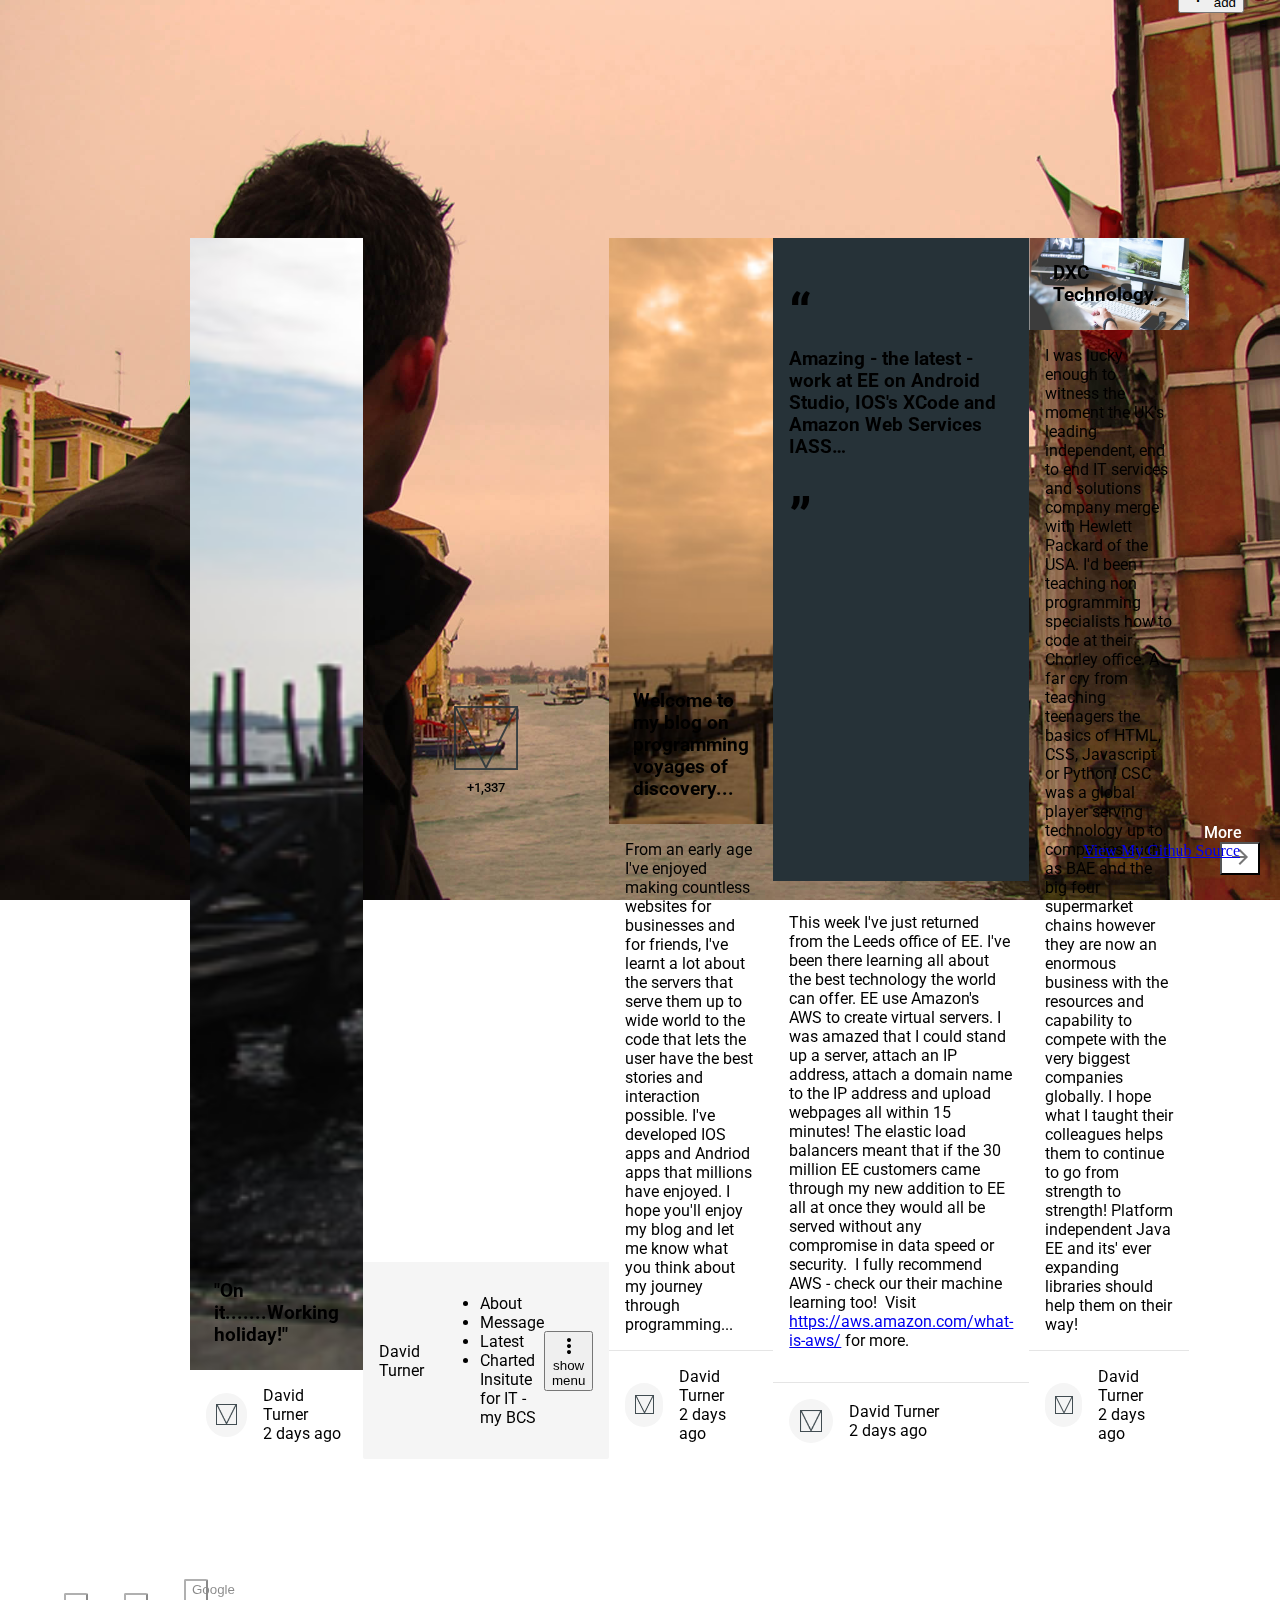
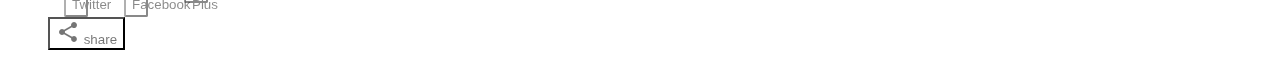
==== commit ba2c71ef: "Add files via upload" ====
--- a/index.html
+++ b/index.html
@@ -1,14 +1,8 @@
 <!doctype html>
 <!--<br>
   David Turner
-  Material Design Lite
-  Copyright 2015 Google Inc. All rights reserved.
-
-  Licensed under the Apache License, Version 2.0 (the "License");
-  you may not use this file except in compliance with the License.
-  You may obtain a copy of the License at
-
-      https://www.apache.org/licenses/LICENSE-2.0
+  All rights reserved.
+
 -->
 <html lang="en">
   <head>
@@ -16,7 +10,7 @@
     <meta http-equiv="X-UA-Compatible" content="IE=edge">
     <meta name="description" content="David Turner- from Android and IOS apps to front end Java and JSTL through to the back end APIs and servers">
     <meta name="viewport" content="width=device-width, initial-scale=1.0, minimum-scale=1.0">
-    <title>A Sample of David Turner's Portfolio</title>
+    <title>David Turner's Blog</title>
 
     <!-- Homescreen for Chrome on Android -->
     <meta name="mobile-web-app-capable" content="yes">
@@ -72,7 +66,7 @@
             </div>
           </div>
           <div class="mdl-card something-else mdl-cell mdl-cell--8-col mdl-cell--4-col-desktop">
-            <button class="mdl-button mdl-js-ripple-effect mdl-js-button mdl-button--fab mdl-color--accent">
+            <button class="mdl-button mdl-js-ripple-effect mdl-js-button mdl-button--fab mdl-color--accent" onClick="addFacebook();">
               <i class="material-icons mdl-color-text--white" role="presentation">add</i>
               <span class="visuallyhidden">add</span>
             </button>
@@ -85,10 +79,10 @@
                 <strong>David Turner</strong>
               </div>
               <ul class="mdl-menu mdl-js-menu mdl-menu--bottom-right mdl-js-ripple-effect" for="menubtn">
-                <li class="mdl-menu__item">About</li>
-                <li class="mdl-menu__item">Message</li>
-                <li class="mdl-menu__item">Favorite</li>
-                <li class="mdl-menu__item">Search</li>
+                <li class="mdl-menu__item" onClick="aboutDave();">About</li>
+                <li class="mdl-menu__item" onClick="emailDave();">Message</li>
+                <li class="mdl-menu__item" onClick="latest();">Latest</li>
+                <li class="mdl-menu__item" onClick="bcs();">Charted Insitute for IT - my BCS</li>
               </ul>
               <button id="menubtn" class="mdl-button mdl-js-button mdl-js-ripple-effect mdl-button--icon">
                 <i class="material-icons" role="presentation">more_vert</i>
@@ -98,11 +92,9 @@
           </div>
           <div class="mdl-card on-the-road-again mdl-cell mdl-cell--12-col">
             <div class="mdl-card__media mdl-color-text--grey-50">
-              <h3><a href="entry.html">On the road again</a></h3>
-            </div>
-            <div class="mdl-color-text--grey-600 mdl-card__supporting-text">
-              Enim labore aliqua consequat ut quis ad occaecat aliquip incididunt. Sunt nulla eu enim irure enim nostrud aliqua consectetur ad consectetur sunt ullamco officia. Ex officia laborum et consequat duis.
-            </div>
+              <h3><a href="entry.html">Welcome to my blog on programming voyages of discovery...</a></h3>
+            </div>
+            <div class="mdl-color-text--grey-600 mdl-card__supporting-text">From an early age I've enjoyed making countless websites for businesses and for friends, I've learnt a lot about the servers that serve them up to wide world to the code that lets the user have the best stories and interaction possible. I've developed IOS apps and Andriod apps that millions have enjoyed. I hope you'll enjoy my blog and let me know what you think about my journey through programming...</div>
             <div class="mdl-card__supporting-text meta mdl-color-text--grey-600">
               <div class="minilogo"></div>
               <div>
@@ -113,10 +105,10 @@
           </div>
           <div class="mdl-card amazing mdl-cell mdl-cell--12-col">
             <div class="mdl-card__title mdl-color-text--grey-50">
-              <h3 class="quote"><a href="entry.html">I couldn’t take any pictures but this was an amazing thing…</a></h3>
+              <h3 class="quote"><a href="entry.html">Amazing - the latest - work at EE on Android Studio, IOS's XCode and Amazon Web Services IASS…</a></h3>
             </div>
             <div class="mdl-card__supporting-text mdl-color-text--grey-600">
-              Enim labore aliqua consequat ut quis ad occaecat aliquip incididunt. Sunt nulla eu enim irure enim nostrud aliqua consectetur ad consectetur sunt ullamco officia. Ex officia laborum et consequat duis.
+              <p>This week I've just returned from the Leeds office of EE. I've been there learning all about the best technology the world can offer. EE use Amazon's AWS to create virtual servers. I was amazed that I could stand up a server, attach an IP address, attach a domain name to the IP address and upload webpages all within 15 minutes! The elastic load balancers meant that if the 30 million EE customers came through my new addition to EE all at once they would all be served without any compromise in data speed or security. &nbsp;I fully recommend AWS - check our their machine learning too! &nbsp;Visit <a href="https://aws.amazon.com/what-is-aws/">https://aws.amazon.com/what-is-aws/</a> for more.</p>
             </div>
             <div class="mdl-card__supporting-text meta mdl-color-text--grey-600">
               <div class="minilogo"></div>
@@ -128,11 +120,9 @@
           </div>
           <div class="mdl-card shopping mdl-cell mdl-cell--12-col">
             <div class="mdl-card__media mdl-color-text--grey-50">
-              <h3><a href="entry.html">Shopping</a></h3>
-            </div>
-            <div class="mdl-card__supporting-text mdl-color-text--grey-600">
-              Enim labore aliqua consequat ut quis ad occaecat aliquip incididunt. Sunt nulla eu enim irure enim nostrud aliqua consectetur ad consectetur sunt ullamco officia. Ex officia laborum et consequat duis.
-            </div>
+              <h3>DXC Technology..</h3>
+            </div>
+            <div class="mdl-card__supporting-text mdl-color-text--grey-600" a href="#latest">I was lucky enough to witness the moment the UK's leading independent, end to end IT services and solutions company merge with Hewlett Packard of the USA. I'd been teaching non programming specialists how to code at their Chorley office. A far cry from teaching teenagers the basics of HTML, CSS, Javascript or Python! CSC was a global player serving technology up to companies such as BAE and the big four supermarket chains however they are now an enormous business with the resources and capability to compete with the very biggest companies globally. I hope what I taught their colleagues helps them to continue to go from strength to strength! Platform independent Java EE and its' ever expanding libraries should help them on their way! </div>
             <div class="mdl-card__supporting-text meta mdl-color-text--grey-600">
               <div class="minilogo"></div>
               <div>
@@ -191,4 +181,29 @@
       });
     });
   </script>
+  <script>
+function emailDave() {
+    window.location="mailto:rachelanddavids@gmail.com? Subject=Hello David";
+}
+</script>
+<script>
+function aboutDave() {
+    window.location="https://www.linkedin.com/in/david-turner-51ba44130";
+}
+</script>
+<script>
+function latest() {
+	window.location="https://sites.google.com/view/iamdavidturner/home";
+}
+</script>
+<script>
+function bcs() {
+	window.location="http://www.bcs.org/";
+}
+</script>
+<script>
+function addFacebook() {
+    window.location="https://www.facebook.com/sharer/sharer.php?u=www.iamdavidturner.tech";
+}
+</script>
 </html>
